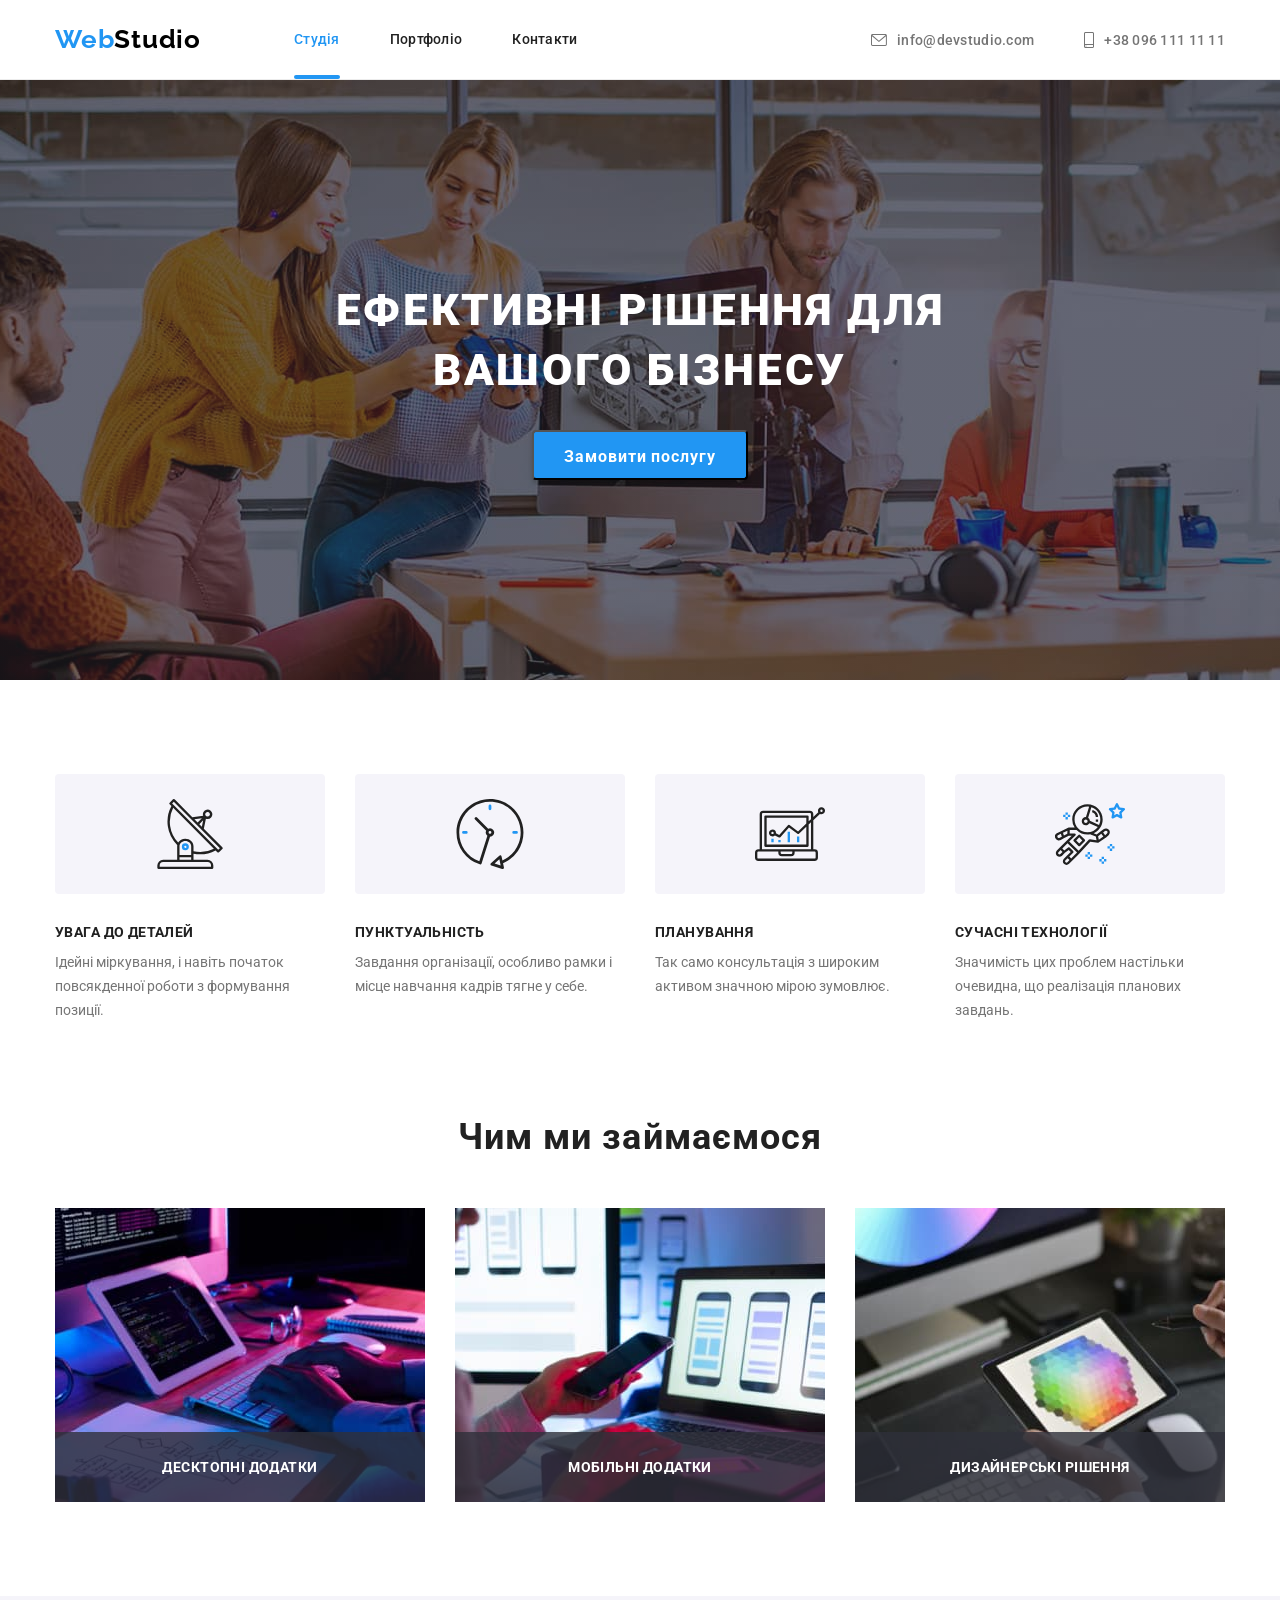
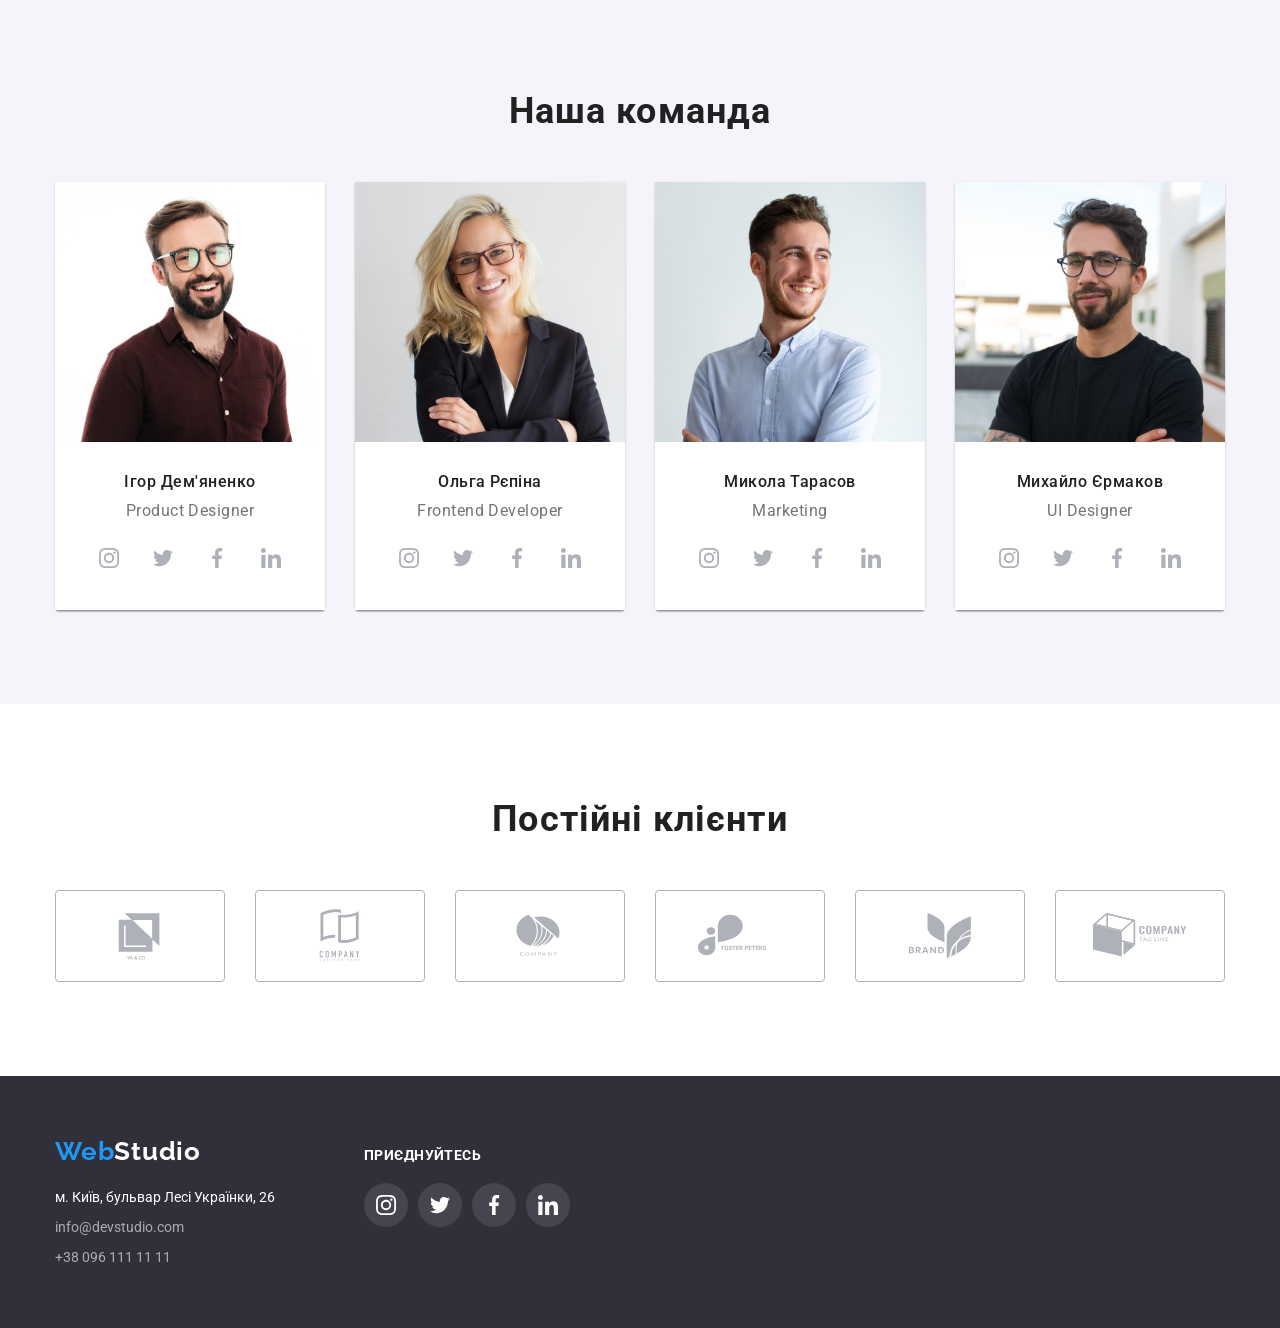
==== index.html @ b826a3af "Initial commit" ====
<!DOCTYPE html>
<html lang="uk">
  <head>
    <meta charset="UTF-8" />
    <meta http-equiv="X-UA-Compatible" content="IE=edge" />
    <meta name="viewport" content="width=device-width, initial-scale=1.0" />
    <title>Студія</title>
    <!-- Стилі -->
    <link
      href="https://fonts.googleapis.com/css2?family=Raleway:wght@700&family=Roboto:wght@400;500;700;900&display=swap"
      rel="stylesheet"
    />
    <!-- Нормалізатор -->
    <link
      rel="stylesheet"
      href="https://cdnjs.cloudflare.com/ajax/libs/modern-normalize/1.1.0/modern-normalize.min.css"
      integrity="sha512-wpPYUAdjBVSE4KJnH1VR1HeZfpl1ub8YT/NKx4PuQ5NmX2tKuGu6U/JRp5y+Y8XG2tV+wKQpNHVUX03MfMFn9Q=="
      crossorigin="anonymous"
      referrerpolicy="no-referrer"
    />
    <!-- Стилі -->
    <link rel="stylesheet" href="./css/styles.css" />
  </head>

  <body>
    <!-- HEADER -->
    <header class="header">
      <div class="header-container container">
        <!-- prettier-ignore -->
        <a href="" lang="en" class="logo">Web<span class="logo-header">Studio</span></a>
        <nav class="header-nav">
          <ul class="list site-nav">
            <li><a href="" class="header-link link current">Студія</a></li>
            <li><a href="./portfolio.html" class="header-link link">Портфоліо</a></li>
            <li><a href="" class="header-link link">Контакти</a></li>
          </ul>
        </nav>
        <div class="header-group">
          <a href="mailto:info@devstudio.com" class="link-contacts">
            <svg class="icon-contacts" width="16px" height="12px">
              <use href="./images/icons.svg#icon-envelope"></use>
            </svg>
            info@devstudio.com</a
          >
          <a href="tel:+380961111111" class="link-contacts">
            <svg class="icon-contacts" width="10px" height="16px">
              <use href="./images/icons.svg#icon-smartphone"></use>
            </svg>
            +38 096 111 11 11</a
          >
        </div>
      </div>
    </header>
    <main>
      <!-- HERO -->
      <section class="hero-section">
        <h1 class="hero-title">Ефективні рішення для вашого бізнесу</h1>
        <button type="button" class="hero-button" data-modal-open>Замовити послугу</button>
      </section>
      <!-- Особливості роботи -->
      <section class="section">
        <div class="container">
          <h2 class="section-title visually-hidden">корпоративні принципи роботи компанії</h2>
          <ul class="list feature-list">
            <li>
              <div class="feature-card">
                <div class="feature-item">
                  <svg class="feature-icons" width="70" height="70">
                    <use href="./images/icons.svg#icon-antenna"></use>
                  </svg>
                </div>
                <h3 class="subtitle">УВАГА ДО ДЕТАЛЕЙ</h3>
                <p class="feature-text">
                  Ідейні міркування, і навіть початок повсякденної роботи з формування позиції.
                </p>
              </div>
            </li>
            <li>
              <div class="feature-item">
                <svg class="feature-icons" width="70" height="70">
                  <use href="./images/icons.svg#icon-clock"></use>
                </svg>
              </div>
              <h3 class="subtitle">ПУНКТУАЛЬНІСТЬ</h3>
              <p class="feature-text">
                Завдання організації, особливо рамки і місце навчання кадрів тягне у себе.
              </p>
            </li>
            <li>
              <div class="feature-item">
                <svg class="feature-icons" width="70" height="70">
                  <use href="./images/icons.svg#icon-diagram"></use>
                </svg>
              </div>
              <h3 class="subtitle">ПЛАНУВАННЯ</h3>
              <p class="feature-text">
                Так само консультація з широким активом значною мірою зумовлює.
              </p>
            </li>
            <li>
              <div class="feature-item">
                <svg class="feature-icons" width="70" height="70">
                  <use href="./images/icons.svg#icon-astronaut"></use>
                </svg>
              </div>
              <h3 class="subtitle">СУЧАСНІ ТЕХНОЛОГІЇ</h3>
              <p class="feature-text">
                Значимість цих проблем настільки очевидна, що реалізація планових завдань.
              </p>
            </li>
          </ul>
        </div>
      </section>
      <!-- Зміст роботи -->
      <section class="section not-padding">
        <div class="container">
          <h2 class="section-title">Чим ми займаємося</h2>
          <ul class="list img-box">
            <li class="img-item">
              <img src="./images/img-gallery1.jpg" alt="наша робота" width="370" height="294" />
              <div class="box-overlay">
                <p class="box-text">Десктопні додатки</p>
              </div>
            </li>
            <li class="img-item">
              <img src="./images/img-gallery2.jpg" alt="наша робота" width="370" height="294" />
              <div class="box-overlay">
                <p class="box-text">Мобільні додатки</p>
              </div>
            </li>
            <li class="img-item">
              <img src="./images/img-gallery3.jpg" alt="наша робота" width="370" height="294" />
              <div class="box-overlay">
                <p class="box-text">Дизайнерські рішення</p>
              </div>
            </li>
          </ul>
        </div>
      </section>
      <!-- Команда -->
      <section class="section background">
        <div class="container">
          <h2 class="section-title">Наша команда</h2>
          <ul class="list team-list">
            <li class="team-card">
              <div class="">
                <img
                  src="./images/product-designer.jpg"
                  alt="продукт дизайнер"
                  width="270"
                  height="260"
                />
                <div class="under-foto">
                  <h4 class="team-title">Ігор Дем'яненко</h4>
                  <p class="team-text" lang="en">Product Designer</p>
                  <ul class="socials list">
                    <li class="social-item">
                      <a
                        class="social-link link"
                        href="https://instagram.com"
                        target="_blank"
                        rel="noopener noreferrer nofollow"
                        aria-label="Іконка інстаграм"
                      >
                        <svg class="social-icon" width="20" height="20">
                          <use href="./images/icons.svg#icon-instagram"></use>
                        </svg>
                      </a>
                    </li>
                    <li class="social-item">
                      <a
                        class="social-link link"
                        href="https://twitter.com"
                        target="_blank"
                        rel="noopener noreferrer nofollow"
                        aria-label="Іконка твітер"
                      >
                        <svg class="social-icon" width="20" height="20">
                          <use href="./images/icons.svg#icon-twitter"></use>
                        </svg>
                      </a>
                    </li>
                    <li class="social-item">
                      <a
                        class="social-link link"
                        href="https://facebook.com"
                        target="_blank"
                        rel="noopener noreferrer nofollow"
                        aria-label="Іконка фейсбук"
                      >
                        <svg class="social-icon" width="20" height="20">
                          <use href="./images/icons.svg#icon-facebook"></use>
                        </svg>
                      </a>
                    </li>
                    <li class="social-item">
                      <a
                        class="social-link link"
                        href="https://linkedin.com"
                        target="_blank"
                        rel="noopener noreferrer nofollow"
                        aria-label="Іконка лінкедін"
                      >
                        <svg class="social-icon" width="20" height="20">
                          <use href="./images/icons.svg#icon-linkedin"></use>
                        </svg>
                      </a>
                    </li>
                  </ul>
                </div>
              </div>
            </li>
            <li class="team-card">
              <div class="">
                <img
                  src="./images/frontend-developer.jpg"
                  alt="фронтенд розробник"
                  width="270"
                  height="260"
                />
                <div class="under-foto">
                  <h4 class="team-title">Ольга Рєпіна</h4>
                  <p class="team-text" lang="en">Frontend Developer</p>
                  <ul class="socials list">
                    <li class="social-item">
                      <a
                        class="social-link link"
                        href="https://instagram.com"
                        target="_blank"
                        rel="noopener noreferrer nofollow"
                        aria-label="Іконка інстаграм"
                      >
                        <svg class="social-icon" width="20" height="20">
                          <use href="./images/icons.svg#icon-instagram"></use>
                        </svg>
                      </a>
                    </li>
                    <li class="social-item">
                      <a
                        class="social-link link"
                        href="https://twitter.com"
                        target="_blank"
                        rel="noopener noreferrer nofollow"
                        aria-label="Іконка твітер"
                      >
                        <svg class="social-icon" width="20" height="20">
                          <use href="./images/icons.svg#icon-twitter"></use>
                        </svg>
                      </a>
                    </li>
                    <li class="social-item">
                      <a
                        class="social-link link"
                        href="https://facebook.com"
                        target="_blank"
                        rel="noopener noreferrer nofollow"
                        aria-label="Іконка фейсбук"
                      >
                        <svg class="social-icon" width="20" height="20">
                          <use href="./images/icons.svg#icon-facebook"></use>
                        </svg>
                      </a>
                    </li>
                    <li class="social-item">
                      <a
                        class="social-link link"
                        href="https://linkedin.com"
                        target="_blank"
                        rel="noopener noreferrer nofollow"
                        aria-label="Іконка лінкедін"
                      >
                        <svg class="social-icon" width="20" height="20">
                          <use href="./images/icons.svg#icon-linkedin"></use>
                        </svg>
                      </a>
                    </li>
                  </ul>
                </div>
              </div>
            </li>
            <li class="team-card">
              <div class="">
                <img src="./images/marketing.jpg" alt="маркетолог" width="270" height="260" />
                <div class="under-foto">
                  <h4 class="team-title">Микола Тарасов</h4>
                  <p class="team-text" lang="en">Marketing</p>

                  <ul class="socials list">
                    <li class="social-item">
                      <a
                        class="social-link link"
                        href="https://instagram.com"
                        target="_blank"
                        rel="noopener noreferrer nofollow"
                        aria-label="Іконка інстаграм"
                      >
                        <svg class="social-icon" width="20" height="20">
                          <use href="./images/icons.svg#icon-instagram"></use>
                        </svg>
                      </a>
                    </li>
                    <li class="social-item">
                      <a
                        class="social-link link"
                        href="https://twitter.com"
                        target="_blank"
                        rel="noopener noreferrer nofollow"
                        aria-label="Іконка твітер"
                      >
                        <svg class="social-icon" width="20" height="20">
                          <use href="./images/icons.svg#icon-twitter"></use>
                        </svg>
                      </a>
                    </li>
                    <li class="social-item">
                      <a
                        class="social-link link"
                        href="https://facebook.com"
                        target="_blank"
                        rel="noopener noreferrer nofollow"
                        aria-label="Іконка фейсбук"
                      >
                        <svg class="social-icon" width="20" height="20">
                          <use href="./images/icons.svg#icon-facebook"></use>
                        </svg>
                      </a>
                    </li>
                    <li class="social-item">
                      <a
                        class="social-link link"
                        href="https://linkedin.com"
                        target="_blank"
                        rel="noopener noreferrer nofollow"
                        aria-label="Іконка лінкедін"
                      >
                        <svg class="social-icon" width="20" height="20">
                          <use href="./images/icons.svg#icon-linkedin"></use>
                        </svg>
                      </a>
                    </li>
                  </ul>
                </div>
              </div>
            </li>
            <li class="team-card">
              <div class="">
                <img src="./images/ul-designer.jpg" alt="ул дизайнер" width="270" height="260" />
                <div class="under-foto">
                  <h4 class="team-title">Михайло Єрмаков</h4>
                  <p class="team-text" lang="en">UI Designer</p>

                  <ul class="socials list">
                    <li class="social-item">
                      <a
                        class="social-link link"
                        href="https://instagram.com"
                        target="_blank"
                        rel="noopener noreferrer nofollow"
                        aria-label="Іконка інстаграм"
                      >
                        <svg class="social-icon" width="20" height="20">
                          <use href="./images/icons.svg#icon-instagram"></use>
                        </svg>
                      </a>
                    </li>
                    <li class="social-item">
                      <a
                        class="social-link link"
                        href="https://twitter.com"
                        target="_blank"
                        rel="noopener noreferrer nofollow"
                        aria-label="Іконка твітер"
                      >
                        <svg class="social-icon" width="20" height="20">
                          <use href="./images/icons.svg#icon-twitter"></use>
                        </svg>
                      </a>
                    </li>
                    <li class="social-item">
                      <a
                        class="social-link link"
                        href="https://facebook.com"
                        target="_blank"
                        rel="noopener noreferrer nofollow"
                        aria-label="Іконка фейсбук"
                      >
                        <svg class="social-icon" width="20" height="20">
                          <use href="./images/icons.svg#icon-facebook"></use>
                        </svg>
                      </a>
                    </li>
                    <li class="social-item">
                      <a
                        class="social-link link"
                        href="https://linkedin.com"
                        target="_blank"
                        rel="noopener noreferrer nofollow"
                        aria-label="Іконка лінкедін"
                      >
                        <svg class="social-icon" width="20" height="20">
                          <use href="./images/icons.svg#icon-linkedin"></use>
                        </svg>
                      </a>
                    </li>
                  </ul>
                </div>
              </div>
            </li>
          </ul>
        </div>
      </section>
      <!-- Постійні клієнти -->
      <section class="section">
        <div class="container">
          <h2 class="section-title">Постійні клієнти</h2>
          <ul class="clients-list list">
            <li>
              <a
                class="clients-link link"
                href=""
                target="_blank"
                rel="noopener noreferrer nofollow"
                aria-label="клієнт 1"
              >
                <svg class="client-icon" width="106" height="60">
                  <use href="./images/icons.svg#icon-client1"></use>
                </svg>
              </a>
            </li>
            <li>
              <a
                class="clients-link link"
                href=""
                target="_blank"
                rel="noopener noreferrer nofollow"
                aria-label="клієнт 2"
              >
                <svg class="client-icon" width="106" height="60">
                  <use href="./images/icons.svg#icon-client2"></use>
                </svg>
              </a>
            </li>
            <li>
              <a
                class="clients-link link"
                href=""
                target="_blank"
                rel="noopener noreferrer nofollow"
                aria-label="клієнт 3"
              >
                <svg class="client-icon" width="106" height="60">
                  <use href="./images/icons.svg#icon-client3"></use>
                </svg>
              </a>
            </li>
            <li>
              <a
                class="clients-link link"
                href=""
                target="_blank"
                rel="noopener noreferrer nofollow"
                aria-label="клієнт 4"
              >
                <svg class="client-icon" width="106" height="60">
                  <use href="./images/icons.svg#icon-client4"></use>
                </svg>
              </a>
            </li>
            <li>
              <a
                class="clients-link link"
                href=""
                target="_blank"
                rel="noopener noreferrer nofollow"
                aria-label="клієнт 5"
              >
                <svg class="client-icon" width="106" height="60">
                  <use href="./images/icons.svg#icon-client5"></use>
                </svg>
              </a>
            </li>
            <li>
              <a
                class="clients-link link"
                href=""
                target="_blank"
                rel="noopener noreferrer nofollow"
                aria-label="клієнт 6"
              >
                <svg class="client-icon" width="106" height="60">
                  <use href="./images/icons.svg#icon-client6"></use>
                </svg>
              </a>
            </li>
          </ul>
        </div>
      </section>
    </main>
    <footer class="footer">
      <div class="container footer-container">
        <div class="footer-addresse">
          <!-- prettier-ignore -->
          <a href="" lang="en" class="logo">Web<span class="logo-footer">Studio</span></a>
          <address>
            <ul class="list">
              <li class="addresse">
                <a
                  href="https://goo.gl/maps/GXKJQdvFJzr9G8gM8"
                  target="_blank"
                  rel="noopener noreferrer nofollow"
                  class="link-addresse-footer"
                >
                  м. Київ, бульвар Лесі Українки, 26
                </a>
              </li>
              <li class="addresse">
                <a href="mailto:info@devstudio.com" class="link-contacts-footer"
                  >info@devstudio.com</a
                >
              </li>
              <li class="addresse">
                <a href="tel:+380961111111" class="link-contacts-footer">+38 096 111 11 11</a>
              </li>
            </ul>
          </address>
        </div>
        <div class="footer-socials">
          <h3 class="subtitle subtitle-footer">приєднуйтесь</h3>
          <ul class="socials list">
            <li class="social-item">
              <a
                class="social-link social-link-footer link"
                href="https://instagram.com"
                target="_blank"
                rel="noopener noreferrer nofollow"
                aria-label="Іконка інстаграм"
              >
                <svg class="social-icon" width="20" height="20">
                  <use href="./images/icons.svg#icon-instagram"></use>
                </svg>
              </a>
            </li>
            <li class="social-item">
              <a
                class="social-link social-link-footer link"
                href="https://twitter.com"
                target="_blank"
                rel="noopener noreferrer nofollow"
                aria-label="Іконка твітер"
              >
                <svg class="social-icon" width="20" height="20">
                  <use href="./images/icons.svg#icon-twitter"></use>
                </svg>
              </a>
            </li>
            <li class="social-item">
              <a
                class="social-link social-link-footer link"
                href="https://facebook.com"
                target="_blank"
                rel="noopener noreferrer nofollow"
                aria-label="Іконка фейсбук"
              >
                <svg class="social-icon" width="20" height="20">
                  <use href="./images/icons.svg#icon-facebook"></use>
                </svg>
              </a>
            </li>
            <li class="social-item">
              <a
                class="social-link social-link-footer link"
                href="https://linkedin.com"
                target="_blank"
                rel="noopener noreferrer nofollow"
                aria-label="Іконка лінкедін"
              >
                <svg class="social-icon" width="20" height="20">
                  <use href="./images/icons.svg#icon-linkedin"></use>
                </svg>
              </a>
            </li>
          </ul>
        </div>
      </div>
    </footer>
    <!-- Модальне вікно -->
    <div class="backdrop is-hidden" data-modal>
      <div class="modal">
        <button class="modal-btn" data-modal-close>
          <svg class="icon-btn" width="30" height="30">
            <use href="./images/icons.svg#icon-close"></use>
          </svg>
        </button>
      </div>
    </div>
    <script src="./js/modal.js"></script>
  </body>
</html>
---- css/styles.css ----
/* основний колір тексту #757575 */
/* колір заголовків h3 #212121 */
/* основний колір фону #FFFFFF */
/* додатковий колір фону #F5F4FA */
/* колір геро и футера #2F303A */
/* колір контактів футера rgba(255, 255, 255, 0.6); */
/* колір логотип, кнопка, підсвітка #2196F3*/
/* колір кнопка герой-активна #188CE8 */
/* колір фону героя #c4c4c4 */
/* колір градієнта #2f303a66 */
/* колір іконок клієнтів #AFB1B8 */

/* призначення змінних */
:root {
  /* кольори */
  --primary-text-color: #757575;
  --title-text-color: #212121;
  --basic-white-color: #ffffff;
  --logo-web: #2196f3;
  --logo-header: #000000;
  --hero-footer-bgc: #2f303a;
  --contacts-footer-colors: #ffffff99;
  --secondary-bgc: #f5f4fa;
  --button-activ-color: #188ce8;
  --hero-bgc: #c4c4c4;
  --hero-gradient: #2f303a66;
  --client-link-color: #afb1b8;
  /* відступ у сітках */
  --indent: 30px;
  /* властивості переходів */
  --anim-time: 250ms;
  --anim-ft: cubic-bezier(0.4, 0, 0.2, 1);
}

/* body */
body {
  font-family: Roboto, sans-serif;
  font-size: 14px;

  color: var(--primary-text-color);
  background-color: var(--basic-white-color);
}

.background {
  background-color: var(--secondary-bgc);
}

h1,
h2,
h3,
h4,
h5,
h6,
p {
  margin: 0;
}
.list {
  margin: 0;
  padding: 0;

  list-style: none;
}

.container {
  width: 1200px;
  padding-left: 15px;
  padding-right: 15px;
  margin-left: auto;
  margin-right: auto;

  /* outline: 2px solid red; */
}

img {
  display: block;
  max-width: 100%;
  height: auto;
}

.visually-hidden {
  position: absolute;
  white-space: nowrap;
  width: 1px;
  height: 1px;
  overflow: hidden;
  border: 0;
  padding: 0;
  clip: rect(0 0 0 0);
  clip-path: inset(50%);
  margin: -1px;
}

/* Header */

.header {
  border-bottom: 1px solid #ececec;
}
/* логотип*/
.logo {
  margin-right: 93px;

  font-weight: 700;
  font-size: 26px;
  line-height: calc(31 / 26);
  letter-spacing: 0.03em;
  text-decoration: none;

  color: var(--logo-web);
  font-family: 'Raleway';
}
.logo-header {
  color: var(--logo-header);
}

/* кнопки навігації */
.site-nav .link {
  position: relative;

  font-weight: 500;
  font-size: 14px;
  line-height: calc(16 / 14);
  letter-spacing: 0.02em;
  text-decoration: none;

  color: var(--title-text-color);

  transition-property: color;
  transition-duration: var(--anim-time);
  transition-timing-function: var(--anim-ft);
}

.site-nav .link:hover,
.site-nav .link:focus {
  color: var(--logo-web);
}

.link.current {
  color: var(--logo-web);
}

.link.current::after {
  position: absolute;
  bottom: -1px;
  left: 0;

  content: '';
  width: 100%;
  height: 4px;

  border-radius: 2px;
  background-color: var(--logo-web);
}

.header-nav {
  margin-right: auto;
}

/* ссилки на пошту і телефон */
.link-contacts {
  display: flex;
  align-items: center;
  gap: 10px;

  font-weight: 500;
  font-size: 14px;
  line-height: calc(16 / 14);
  letter-spacing: 0.02em;
  text-decoration: none;
  color: var(--primary-text-color);

  transition-property: color;
  transition-duration: var(--anim-time);
  transition-timing-function: var(--anim-ft);
}

.icon-contacts {
  fill: currentColor;
}

.link-contacts:hover,
.link-contacts:focus {
  color: var(--logo-web);
}

/* Флекс хедера */
.header-container {
  display: flex;
  align-items: center;
}

.site-nav {
  display: flex;
  align-items: center;
  gap: 50px;
}

.header-group {
  display: flex;
  align-items: center;
  gap: 50px;
}

.header-link,
.link-contacts {
  padding-top: 32px;
  padding-bottom: 31px;
}

/* HERO */

.hero-section {
  max-width: 1600px;
  height: 600px;
  padding: 200px 0;
  margin: 0 auto;

  text-align: center;

  background-color: var(--hero-bgc);
  background-image: linear-gradient(var(--hero-gradient), var(--hero-gradient)),
    url(../images/img-bgi.jpg);
  background-repeat: no-repeat;
  background-size: cover;
  background-position: center;
}
.hero-title {
  width: 696px;
  margin: 0 auto 30px;

  font-weight: 900;
  font-size: 44px;
  line-height: calc(60 / 44);
  letter-spacing: 0.06em;
  text-transform: uppercase;

  color: var(--basic-white-color);
}

.hero-button {
  width: 216px;
  height: 50px;
  padding: 10px 26px;

  font-weight: 700;
  font-size: 16px;
  line-height: calc(30 / 16);
  letter-spacing: 0.06em;
  color: var(--basic-white-color);

  background-color: var(--logo-web);
  box-shadow: 0px 4px 4px #00000026;
  border-radius: 4px;
  cursor: pointer;

  transition-property: background-color;
  transition-duration: var(--anim-time);
  transition-timing-function: var(--anim-ft);
}

.hero-button:hover,
.hero-button:focus {
  background-color: var(--button-activ-color);
}

/* Main */

.section {
  padding-top: 94px;
  padding-bottom: 94px;

  /* background-color: aquamarine; */
}
.not-padding {
  padding-top: 0;
}
.section-title {
  margin-bottom: 50px;

  font-weight: 700;
  font-size: 36px;
  line-height: calc(42 / 36);
  text-align: center;
  letter-spacing: 0.03em;

  color: var(--title-text-color);
}

/* Особливості роботи */

.subtitle {
  margin-bottom: 10px;

  font-weight: 700;
  font-size: 14px;
  line-height: calc(16 / 14);
  letter-spacing: 0.03em;
  text-transform: uppercase;

  color: var(--title-text-color);
}

.feature-item {
  display: flex;
  width: 270px;
  height: 120px;
  justify-content: center;
  align-items: center;
  margin-bottom: 30px;

  background-color: var(--secondary-bgc);

  border-radius: 4px;
}

.feature-text {
  width: 270px;

  line-height: calc(24 / 14);
}
.feature-list {
  display: flex;
}

.feature-list > li:not(:last-child) {
  margin-right: 30px;
}

/* Зміст роботи */

.img-box {
  display: flex;
  flex-wrap: wrap;
  gap: var(--indent);
  --items: 3;
}

.img-item {
  position: relative;

  flex-basis: calc((100%- (var(--items)-1) * var(--indent))) / var(--items);
}

.box-overlay {
  position: absolute;
  bottom: 0;

  display: flex;
  justify-content: center;
  align-items: center;
  width: 100%;
  height: 70px;

  background: #2f303acc;
}

.box-text {
  font-weight: 700;
  font-size: 14px;
  line-height: calc(16 / 14);
  letter-spacing: 0.03em;
  text-transform: uppercase;
  color: var(--basic-white-color);
}

/* Команда */

.team-title {
  margin-bottom: 10px;

  font-weight: 500;
  font-size: 16px;
  line-height: calc(19 / 16);
  letter-spacing: 0.03em;

  color: var(--title-text-color);
}

.team-text {
  margin-bottom: 16px;

  font-weight: 400;
  font-size: 16px;
  line-height: calc(19 / 16);
  text-align: center;
  letter-spacing: 0.03em;
}

.under-foto {
  padding: 30px 0;

  text-align: center;
  width: 270px;

  background-color: var(--basic-white-color);
}

.team-list {
  display: flex;
  flex-wrap: wrap;
  gap: var(--indent);
  --items: 4;
}

.team-card {
  flex-basis: calc((100%- (var(--items)-1) * var(--indent))) / var(--items);

  border-radius: 0px 0px 4px 4px;
  box-shadow: 0px 1px 3px rgba(0, 0, 0, 0.12), 0px 1px 1px rgba(0, 0, 0, 0.14),
    0px 2px 1px rgba(0, 0, 0, 0.2);
}

.socials {
  display: flex;
  justify-content: center;
  align-items: center;
  gap: 10px;
}

.social-item {
  width: 44px;
  height: 44px;
}

.social-link {
  display: flex;
  justify-content: center;
  align-items: center;
  width: 100%;
  height: 100%;

  color: #afb1b8;

  background-color: var(--basic-white-color);
  border-radius: 50%;

  transition-property: color, background-color;
  transition-duration: var(--anim-time);
  transition-timing-function: var(--anim-ft);
}

.social-icon {
  fill: currentColor;
}

.social-link:hover,
.social-link:focus {
  color: var(--basic-white-color);

  background-color: #2196f3;
}

/* Постійні клієнти */

.clients-list {
  display: flex;
  justify-content: center;
  align-items: center;
  gap: 30px;
}
.clients-list > li {
  width: 170px;
  height: 92px;
}

.clients-link {
  display: flex;
  justify-content: center;
  align-items: center;
  width: 100%;
  height: 100%;

  color: var(--client-link-color);

  border: 1px solid var(--client-link-color);
  border-radius: 4px;

  transition-property: color, border;
  transition-duration: var(--anim-time);
  transition-timing-function: var(--anim-ft);
}

.client-icon {
  fill: currentColor;
}

.clients-link:hover,
.clients-link:focus {
  color: var(--logo-web);

  border: 1px solid var(--logo-web);
}

/* FOOTER */

.footer {
  padding: 60px 0;

  line-height: calc(21 / 14);

  background-color: var(--hero-footer-bgc);
}
.logo-footer {
  color: var(--basic-white-color);
}

.link-addresse-footer {
  text-decoration: none;
  font-style: normal;

  color: var(--basic-white-color);

  transition-property: color;
  transition-duration: var(--anim-time);
  transition-timing-function: var(--anim-ft);
}

.link-addresse-footer:hover,
.link-addresse-footer:focus {
  color: var(--logo-web);
}

.link-contacts-footer {
  text-decoration: none;
  font-style: normal;

  color: var(--contacts-footer-colors);

  transition-property: color;
  transition-duration: var(--anim-time);
  transition-timing-function: var(--anim-ft);
}

address {
  margin-top: 20px;
}

.addresse:not(:last-child) {
  margin-bottom: 9px;
}

.link-contacts-footer:hover,
.link-contacts-footer:focus {
  color: var(--logo-web);
}

.subtitle-footer {
  margin-bottom: 20px;

  color: var(--basic-white-color);
}
.footer-container {
  display: flex;
  align-items: baseline;
}

.footer-addresse {
  margin-right: 70px;
}

.social-link-footer {
  background-color: #ffffff1a;
}

.social-link-footer > .social-icon {
  fill: var(--basic-white-color);
}

/* Портфоліо */

.filter-button {
  display: flex;
  justify-content: center;
  align-items: center;
  height: 38px;
  padding: 0 22px;

  font-weight: 500;
  font-size: 16px;
  line-height: calc(26 / 16);
  letter-spacing: 0.03em;
  color: var(--title-text-color);

  background-color: var(--secondary-bgc);
  border-radius: 4px;
  cursor: pointer;

  transition-property: color, background-color, box-shadow;
  transition-duration: var(--anim-time);
  transition-timing-function: var(--anim-ft);
}

.filter {
  display: flex;
  gap: 8px;
  justify-content: center;
  align-items: center;
  margin-bottom: 50px;
}

.filter-button:hover,
.filter-button:focus {
  color: var(--basic-white-color);

  background-color: var(--logo-web);

  box-shadow: 0px 3px 1px #0000001a, 0px 1px 2px #00000014, 0px 2px 2px #0000001f;
}

.title-portfolio {
  margin-bottom: 4px;

  font-weight: 700;
  font-size: 18px;
  line-height: calc(36 / 18);
  letter-spacing: 0.06em;

  color: var(--title-text-color);
}

.name-project {
  width: 370px;
  padding: 20px 24px 19px;

  border-right: 1px solid #eeeeee;
  border-bottom: 1px solid #eeeeee;
  border-left: 1px solid #eeeeee;
}

.text-project {
  font-size: 16px;
  line-height: calc(30 / 16);
  letter-spacing: 0.03em;
}

.project-list {
  display: flex;
  flex-wrap: wrap;
  gap: var(--indent);

  --items: 3;
}

.card-project {
  max-height: 404px;
  flex-basis: calc((100%- (var(--items)-1) * var(--indent))) / var(--items);

  transition-property: box-shadow;
  transition-duration: var(--anim-time);
  transition-timing-function: var(--anim-ft);
}

.card-project:hover,
.card-project:focus {
  box-shadow: 0px 1px 1px #0000001f, 0px 4px 4px #0000000f, 1px 4px 6px #00000029;
}

.project-thumb {
  position: relative;
  overflow: hidden;
}

.project-overlay {
  position: absolute;
  top: 0;
  left: 0;

  display: flex;
  align-items: center;

  padding: 0 24px;
  width: 100%;
  height: 100%;

  background: #2196f3e6;

  transform: translateY(100%);
  transition-property: transform;
  transition-duration: var(--anim-time);
  transition-timing-function: var(--anim-ft);

  user-select: none;
}

.text-project-overlay {
  font-weight: 400;
  font-size: 18px;
  line-height: calc(28 / 18);
  letter-spacing: 0.03em;
  color: var(--basic-white-color);
}

.card-project:hover .project-overlay {
  transform: translateY(0);
}

/* Модальне вікно */

.backdrop {
  position: fixed;
  top: 0;
  left: 0;

  width: 100%;
  height: 100%;

  background-color: #00000033;

  transition-property: opacity, visibility;
  transition-duration: var(--anim-time);
  transition-timing-function: var(--anim-ft);
}

.backdrop.is-hidden {
  opacity: 0;
  visibility: hidden;
  pointer-events: none;
}

.modal {
  position: absolute;
  top: 50%;
  left: 50%;
  transform: translateX(-50%) translateY(-50%);

  width: 528px;
  height: 581px;

  background: var(--basic-white-color);
  box-shadow: 0px 1px 3px rgba(0, 0, 0, 0.12), 0px 1px 1px rgba(0, 0, 0, 0.14),
    0px 2px 1px rgba(0, 0, 0, 0.2);
  border-radius: 4px;

  transition-property: opasity, transform;
  transition-duration: var(--anim-time);
  transition-timing-function: var(--anim-ft);
}

.backdrop.is-hidden .modal {
  opacity: 0;
  transform: translate(-50%, 75%) scale(0.2);
}

.modal-btn {
  position: absolute;
  top: 8px;
  right: 8px;

  padding: 0;
  display: inline-flex;
  justify-content: center;
  align-items: center;

  color: #0000001a;

  border-radius: 50%;
  background: var(--basic-white-color);
  border: 1px solid #0000001a;
  cursor: pointer;
}

.modal-btn {
  fill: currentColor;
}
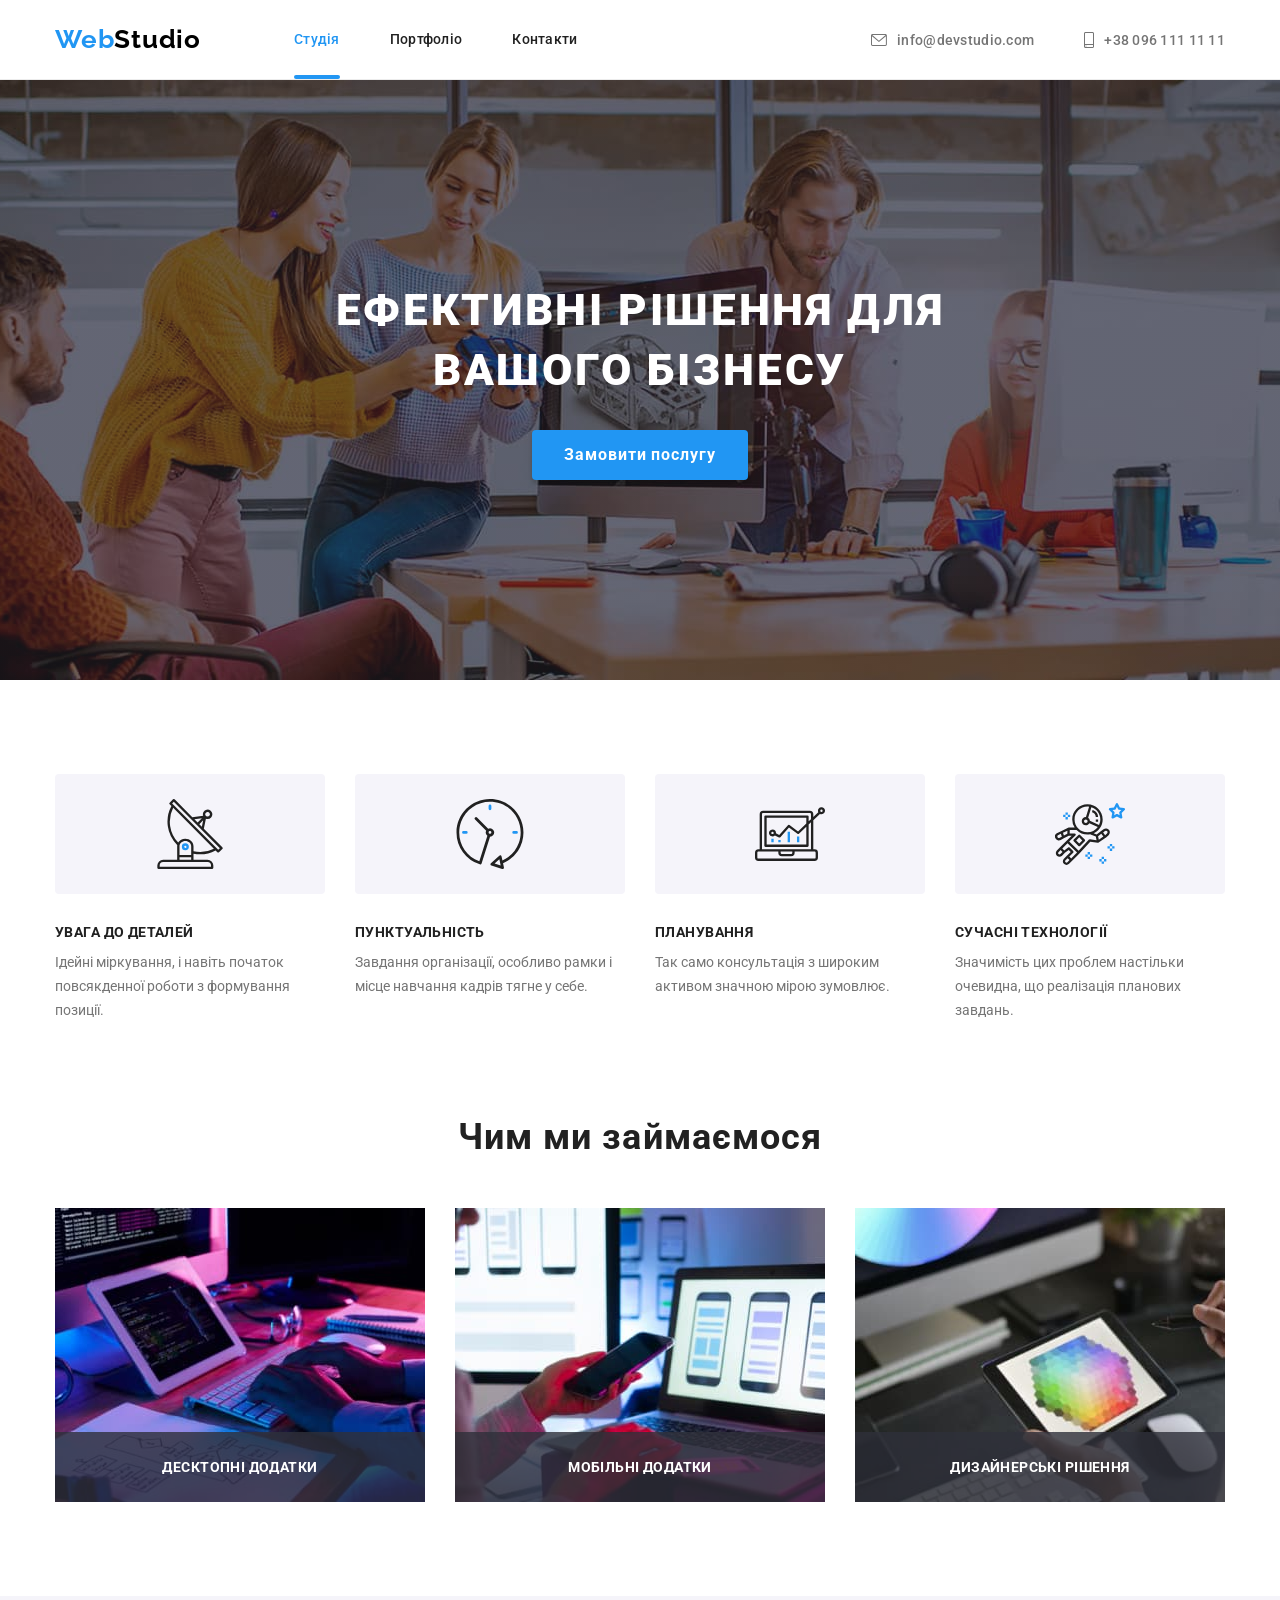
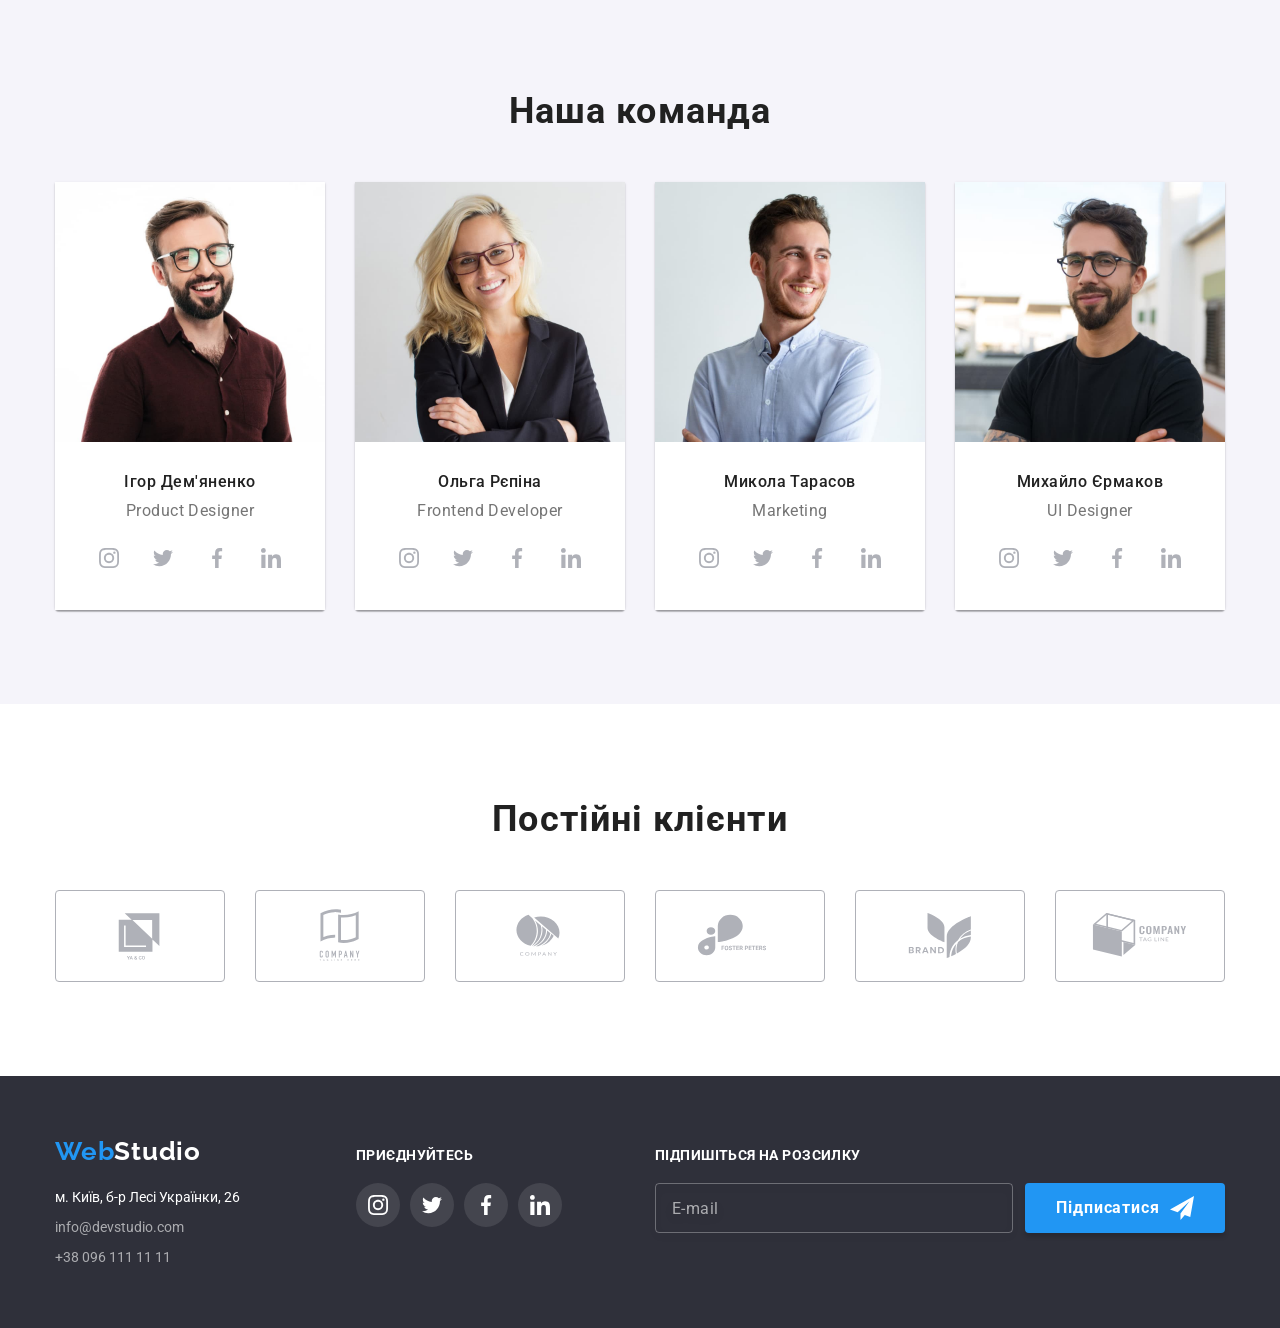
==== commit 5338d7ab: "готова до перевірки" ====
--- a/index.html
+++ b/index.html
@@ -55,7 +55,7 @@
       <!-- HERO -->
       <section class="hero-section">
         <h1 class="hero-title">Ефективні рішення для вашого бізнесу</h1>
-        <button type="button" class="hero-button" data-modal-open>Замовити послугу</button>
+        <button type="button" class="button" data-modal-open>Замовити послугу</button>
       </section>
       <!-- Особливості роботи -->
       <section class="section">
@@ -510,7 +510,7 @@
                   rel="noopener noreferrer nofollow"
                   class="link-addresse-footer"
                 >
-                  м. Київ, бульвар Лесі Українки, 26
+                  м. Київ, б-р Лесі Українки, 26
                 </a>
               </li>
               <li class="addresse">
@@ -581,6 +581,18 @@
             </li>
           </ul>
         </div>
+        <div class="footer-subscription">
+          <h3 class="subtitle subtitle-footer">Підпишіться на розсилку</h3>
+          <form class="subscription-form">
+            <input class="subscription-field" type="email" name="email" placeholder="E-mail" />
+            <button class="subscription-button button" type="submit">
+              Підписатися
+              <svg width="24" height="24">
+                <use href="./images/icons.svg#icon-send"></use>
+              </svg>
+            </button>
+          </form>
+        </div>
       </div>
     </footer>
     <!-- Модальне вікно -->
@@ -591,6 +603,53 @@
             <use href="./images/icons.svg#icon-close"></use>
           </svg>
         </button>
+        <span class="modal-form-title">Залиште свої дані, ми вам передзвонимо</span>
+        <form class="modal-form">
+          <div class="modal-form-group" role="group">
+            <label class="modal-form-label" for="user_name">Ім'я</label>
+            <div class="modal-form-wrapper">
+              <input class="modal-form-field" type="text" name="name" id="user_name" required />
+              <svg class="modal-form-icon" width="18" height="18">
+                <use href="./images/icons.svg#icon-person-black"></use>
+              </svg>
+            </div>
+            <label class="modal-form-label" for="user_phone">Телефон</label>
+            <div class="modal-form-wrapper">
+              <input class="modal-form-field" type="tel" name="phone" id="user_phone" required />
+              <svg class="modal-form-icon" width="18" height="18">
+                <use href="./images/icons.svg#icon-phone-black"></use>
+              </svg>
+            </div>
+            <label class="modal-form-label" for="user_mail">Пошта</label>
+            <div class="modal-form-wrapper">
+              <input class="modal-form-field" type="email" name="email" id="user_mail" required />
+              <svg class="modal-form-icon" width="18" height="18">
+                <use href="./images/icons.svg#icon-email-black"></use>
+              </svg>
+            </div>
+            <label class="modal-form-label" for="user_comment">Коментар</label>
+            <textarea
+              class="modal-form-comment"
+              name="comment"
+              id="user_comment"
+              rows="10"
+              placeholder="Введіть текст"
+            ></textarea>
+          </div>
+          <div class="form-agreement">
+            <input
+              class="modal-form-checkbox"
+              type="checkbox"
+              name="agreement"
+              id="user_agreement"
+            />
+            <label for="user_agreement"
+              >Погоджуюся з розсилкою та приймаю
+              <a href="" class="modal-form-link">Умови договору</a>
+            </label>
+          </div>
+          <button class="modal-form-button button" type="submit">Відправити</button>
+        </form>
       </div>
     </div>
     <script src="./js/modal.js"></script>
--- a/css/styles.css
+++ b/css/styles.css
@@ -5,7 +5,7 @@
 /* колір геро и футера #2F303A */
 /* колір контактів футера rgba(255, 255, 255, 0.6); */
 /* колір логотип, кнопка, підсвітка #2196F3*/
-/* колір кнопка герой-активна #188CE8 */
+/* колір кнопка активна #188CE8 */
 /* колір фону героя #c4c4c4 */
 /* колір градієнта #2f303a66 */
 /* колір іконок клієнтів #AFB1B8 */
@@ -236,10 +236,15 @@
   color: var(--basic-white-color);
 }
 
-.hero-button {
+.button {
+  display: flex;
+  justify-content: center;
+  align-items: center;
+  margin: 0 auto;
+
   width: 216px;
   height: 50px;
-  padding: 10px 26px;
+  padding: 0;
 
   font-weight: 700;
   font-size: 16px;
@@ -248,6 +253,7 @@
   color: var(--basic-white-color);
 
   background-color: var(--logo-web);
+  border: none;
   box-shadow: 0px 4px 4px #00000026;
   border-radius: 4px;
   cursor: pointer;
@@ -257,8 +263,8 @@
   transition-timing-function: var(--anim-ft);
 }
 
-.hero-button:hover,
-.hero-button:focus {
+.button:hover,
+.button:focus {
   background-color: var(--button-activ-color);
 }
 
@@ -554,6 +560,7 @@
 }
 
 .footer-addresse {
+  width: 231px;
   margin-right: 70px;
 }
 
@@ -562,6 +569,68 @@
 }
 
 .social-link-footer > .social-icon {
+  fill: var(--basic-white-color);
+}
+
+.footer-socials {
+  margin-right: 93px;
+}
+
+.footer-subscription {
+  flex-grow: 1;
+  width: 100%;
+}
+
+.subscription-form {
+  display: flex;
+  justify-content: flex-end;
+  align-items: center;
+  gap: 12px;
+}
+
+.subscription-field {
+  display: flex;
+  align-items: center;
+  width: 358px;
+  height: 50px;
+  padding: 0 0 0 16px;
+
+  font-weight: 400;
+  font-size: 16px;
+  line-height: calc(20 / 16);
+  letter-spacing: 0.03em;
+  color: #ffffff;
+
+  background-color: transparent;
+  border: 1px solid #ffffff4d;
+  border-radius: 4px;
+  filter: drop-shadow(0px 4px 4px #00000026);
+  outline: 1px solid transparent;
+
+  transition-property: border;
+  transition-duration: var(--anim-time);
+  transition-timing-function: var(--anim-ft);
+}
+
+.subscription-field:focus {
+  border: 1px solid var(--logo-web);
+}
+
+.subscription-field::placeholder {
+  font-weight: 400;
+  font-size: 16px;
+  line-height: calc(20 / 16);
+  letter-spacing: 0.03em;
+  color: #ffffff99;
+}
+
+.subscription-form .subscription-button {
+  gap: 10px;
+  width: 200px;
+  height: 50px;
+}
+
+.subscription-button > svg {
   fill: var(--basic-white-color);
 }
 
@@ -724,6 +793,7 @@
 
   width: 528px;
   height: 581px;
+  padding: 40px;
 
   background: var(--basic-white-color);
   box-shadow: 0px 1px 3px rgba(0, 0, 0, 0.12), 0px 1px 1px rgba(0, 0, 0, 0.14),
@@ -756,8 +826,161 @@
   background: var(--basic-white-color);
   border: 1px solid #0000001a;
   cursor: pointer;
+
+  transition-property: fill;
+  transition-duration: var(--anim-time);
+  transition-timing-function: var(--anim-ft);
 }
 
 .modal-btn {
   fill: currentColor;
 }
+
+.modal-btn:hover {
+  fill: var(--logo-web);
+}
+
+.modal-form-title {
+  display: block;
+  margin-bottom: 12px;
+
+  font-weight: 700;
+  font-size: 20px;
+  line-height: calc(23 / 20);
+  letter-spacing: 0.03em;
+  text-align: center;
+  color: var(--title-text-color);
+}
+
+.modal-form-label {
+  margin-bottom: 4px;
+
+  font-size: 12px;
+  line-height: calc(14 / 12);
+  letter-spacing: 0.01em;
+}
+
+.modal-form-wrapper {
+  position: relative;
+
+  margin-bottom: 10px;
+}
+
+.modal-form-field {
+  width: 100%;
+  height: 40px;
+  padding-left: 42px;
+
+  border: 1px solid #21212133;
+  border-radius: 4px;
+  outline: 1px solid transparent;
+
+  transition-property: border;
+  transition-duration: var(--anim-time);
+  transition-timing-function: var(--anim-ft);
+}
+
+.modal-form-field:focus {
+  border: 1px solid var(--logo-web);
+}
+
+.modal-form-icon {
+  position: absolute;
+  top: 50%;
+  left: 12px;
+  transform: translateY(-50%);
+
+  fill: var(--title-text-color);
+
+  transition-property: fill;
+  transition-duration: var(--anim-time);
+  transition-timing-function: var(--anim-ft);
+}
+
+.modal-form-field:focus + .modal-form-icon {
+  fill: var(--logo-web);
+}
+
+.modal-form-comment {
+  width: 100%;
+  height: 120px;
+  padding: 12px 16px;
+  margin-bottom: 20px;
+
+  font-size: 12px;
+  line-height: calc(14 / 12);
+  letter-spacing: 0.01em;
+  color: #212121;
+
+  border: 1px solid #21212133;
+  border-radius: 4px;
+  outline: 1px solid transparent;
+
+  resize: none;
+
+  transition-property: border;
+  transition-duration: var(--anim-time);
+  transition-timing-function: var(--anim-ft);
+}
+
+.modal-form-comment:focus {
+  border: 1px solid var(--logo-web);
+}
+
+.modal-form-comment::placeholder {
+  font-size: 12px;
+  line-height: calc(14 / 12);
+  letter-spacing: 0.01em;
+  color: #75757580;
+}
+
+.form-agreement {
+  display: flex;
+  justify-content: center;
+  align-items: center;
+  gap: 8px;
+  margin-bottom: 30px;
+}
+
+.form-agreement label {
+  user-select: none;
+}
+
+.modal-form-checkbox {
+  appearance: none;
+
+  width: 16px;
+  height: 15px;
+
+  border: 1px solid var(--primary-text-color);
+  border-radius: 2px;
+
+  background-size: 0;
+  background-image: url("data:image/svg+xml,%3Csvg width='13' height='10' viewBox='0 0 13 10' fill='none' xmlns='http://www.w3.org/2000/svg'%3E%3Cpath d='M1.95703 4.75166L1.88825 4.68604L1.81923 4.75141L0.93123 5.59258L0.854858 5.66492L0.930974 5.73753L4.42671 9.07236L4.49574 9.1382L4.56476 9.07236L12.069 1.91352L12.1449 1.84116L12.069 1.76881L11.1873 0.927644L11.1183 0.861826L11.0493 0.927611L4.49577 7.17353L1.95703 4.75166Z' fill='white' stroke='white' stroke-width='0.2'/%3E%3C/svg%3E");
+  background-position: center;
+  background-repeat: no-repeat;
+
+  transition-property: border, background-color, background-size;
+  transition-duration: var(--anim-time);
+  transition-timing-function: var(--anim-ft);
+}
+
+.modal-form-checkbox:checked {
+  border: transparent;
+  background-color: var(--logo-web);
+  background-size: 11px 8px;
+}
+
+.modal-form-link {
+  line-height: calc(24 / 14);
+  letter-spacing: 0.03em;
+  color: var(--logo-web);
+  text-underline-offset: 4px;
+}
+
+.modal-form .modal-form-button {
+  width: 200px;
+  height: 50px;
+
+  border: none;
+}
